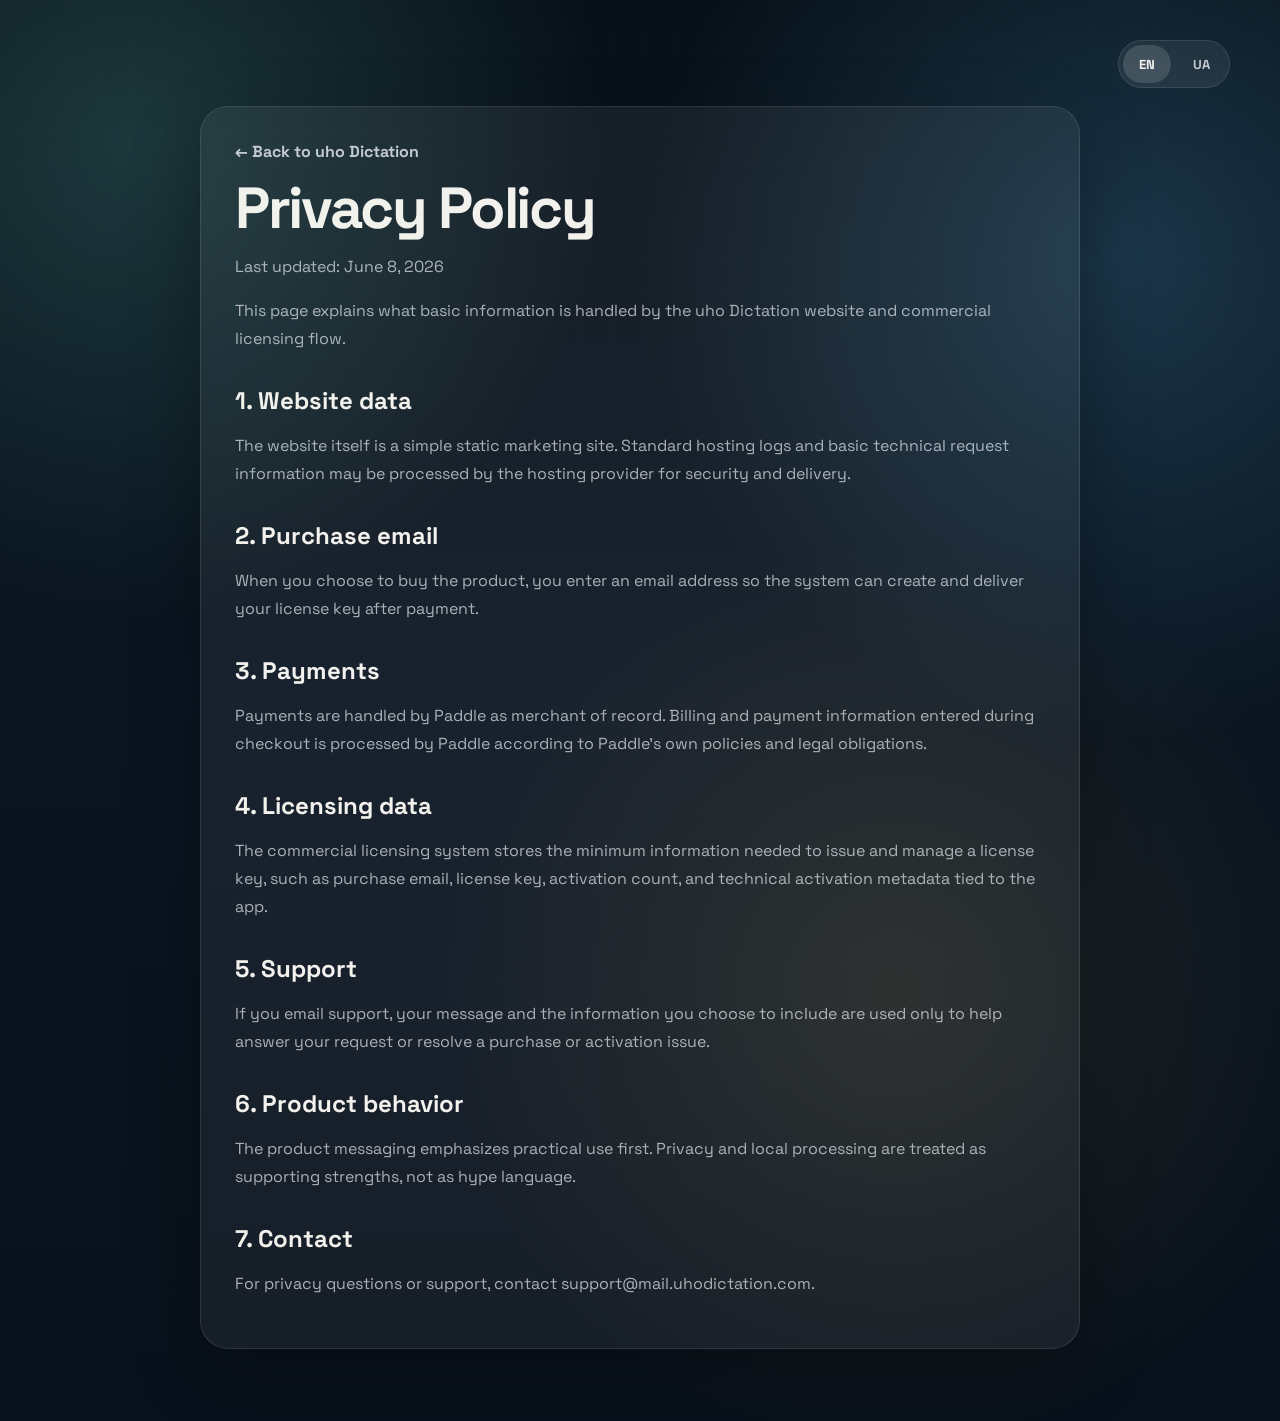
==== privacy.html @ 30ddc15f "Initial website deploy" ====
<!doctype html>
<html lang="en">
  <head>
    <meta charset="utf-8" />
    <meta name="viewport" content="width=device-width, initial-scale=1" />
    <title>uho Dictation Privacy</title>
    <link rel="stylesheet" href="./styles.css" />
  </head>
  <body data-page="privacy">
    <main class="legal-shell">
      <div class="container">
        <div class="legal-topbar">
          <div class="lang-switcher" role="group" aria-label="Language switcher">
            <button class="lang-button is-active" type="button" data-lang="en">EN</button>
            <button class="lang-button" type="button" data-lang="uk">UA</button>
          </div>
        </div>

        <article class="legal-card">
          <a class="back-link" href="./index.html" data-i18n="legal.back">← Back to uho Dictation</a>
          <h1 data-i18n="legal.title">Privacy Policy</h1>
          <p data-i18n="legal.updated">Last updated: June 8, 2026</p>

          <p data-i18n="legal.intro"></p>

          <h2 data-i18n="s1.title">1. Website data</h2>
          <p data-i18n="s1.body"></p>

          <h2 data-i18n="s2.title">2. Purchase email</h2>
          <p data-i18n="s2.body"></p>

          <h2 data-i18n="s3.title">3. Payments</h2>
          <p data-i18n="s3.body"></p>

          <h2 data-i18n="s4.title">4. Licensing data</h2>
          <p data-i18n="s4.body"></p>

          <h2 data-i18n="s5.title">5. Support</h2>
          <p data-i18n="s5.body"></p>

          <h2 data-i18n="s6.title">6. Product behavior</h2>
          <p data-i18n="s6.body"></p>

          <h2 data-i18n="s7.title">7. Contact</h2>
          <p data-i18n-html="s7.body"></p>
        </article>
      </div>
    </main>

    <script src="./site.js"></script>
  </body>
</html>
---- styles.css ----
@import url("https://fonts.googleapis.com/css2?family=Fraunces:opsz,wght@9..144,600;9..144,700&family=Space+Grotesk:wght@400;500;700&display=swap");

:root {
  color-scheme: dark;
  --bg: #08111b;
  --bg-soft: #0f1b29;
  --panel: rgba(255, 255, 255, 0.08);
  --panel-strong: rgba(255, 255, 255, 0.12);
  --stroke: rgba(255, 255, 255, 0.12);
  --stroke-soft: rgba(255, 255, 255, 0.08);
  --text: rgba(247, 246, 241, 0.98);
  --muted: rgba(226, 231, 237, 0.72);
  --muted-strong: rgba(226, 231, 237, 0.84);
  --accent: #f6c45d;
  --accent-ink: #241b06;
  --sky: #65c6ff;
  --teal: #7ae7d7;
  --berry: #fa7c74;
  --success: #7de8a1;
  --shadow: 0 24px 70px rgba(0, 0, 0, 0.28);
  --radius-xl: 30px;
  --radius-lg: 24px;
  --radius-md: 18px;
  --max-width: 1180px;
}

* {
  box-sizing: border-box;
}

html {
  scroll-behavior: smooth;
}

body {
  margin: 0;
  min-width: 320px;
  background:
    radial-gradient(circle at 10% 10%, rgba(122, 231, 215, 0.18), transparent 28%),
    radial-gradient(circle at 88% 18%, rgba(101, 198, 255, 0.20), transparent 30%),
    radial-gradient(circle at 70% 70%, rgba(246, 196, 93, 0.10), transparent 34%),
    linear-gradient(180deg, #071018 0%, #0a1521 48%, #08111b 100%);
  color: var(--text);
  font-family: "Space Grotesk", "Avenir Next", "Helvetica Neue", sans-serif;
}

body::before {
  content: "";
  position: fixed;
  inset: 0;
  pointer-events: none;
  background-image:
    linear-gradient(rgba(255, 255, 255, 0.02) 1px, transparent 1px),
    linear-gradient(90deg, rgba(255, 255, 255, 0.02) 1px, transparent 1px);
  background-size: 32px 32px;
  mask-image: linear-gradient(180deg, rgba(0, 0, 0, 0.65), transparent 82%);
}

a {
  color: inherit;
  text-decoration: none;
}

img {
  max-width: 100%;
  display: block;
}

button,
input {
  font: inherit;
}

.page-shell {
  overflow: clip;
}

.container {
  width: min(calc(100% - 32px), var(--max-width));
  margin: 0 auto;
}

.eyebrow {
  display: inline-flex;
  align-items: center;
  gap: 10px;
  padding: 10px 16px;
  border-radius: 999px;
  background: rgba(255, 255, 255, 0.07);
  border: 1px solid rgba(255, 255, 255, 0.10);
  color: var(--muted-strong);
  font-size: 13px;
  font-weight: 700;
  letter-spacing: 0.01em;
}

.eyebrow-dot {
  width: 10px;
  height: 10px;
  border-radius: 50%;
  background: linear-gradient(135deg, var(--accent), #ffd992);
  box-shadow: 0 0 18px rgba(246, 196, 93, 0.45);
}

.site-header {
  position: sticky;
  top: 0;
  z-index: 20;
  backdrop-filter: blur(20px);
  background: rgba(7, 16, 24, 0.72);
  border-bottom: 1px solid rgba(255, 255, 255, 0.06);
}

.site-header-inner {
  display: flex;
  align-items: center;
  justify-content: space-between;
  gap: 24px;
  padding: 16px 0;
}

.brand {
  display: inline-flex;
  align-items: center;
  gap: 14px;
  font-weight: 700;
  font-size: 17px;
}

.brand-mark {
  position: relative;
  width: 42px;
  height: 42px;
  border-radius: 14px;
  background: linear-gradient(160deg, rgba(255, 255, 255, 0.14), rgba(255, 255, 255, 0.04));
  border: 1px solid rgba(255, 255, 255, 0.14);
  box-shadow: inset 0 1px 0 rgba(255, 255, 255, 0.12);
}

.brand-mark::before,
.brand-mark::after {
  content: "";
  position: absolute;
  border-radius: 999px;
}

.brand-mark::before {
  width: 14px;
  height: 20px;
  left: 14px;
  top: 7px;
  border: 3px solid rgba(246, 246, 241, 0.92);
}

.brand-mark::after {
  width: 20px;
  height: 20px;
  left: 20px;
  top: 19px;
  border-left: 3px solid rgba(122, 231, 215, 0.94);
  border-bottom: 3px solid rgba(122, 231, 215, 0.94);
  transform: rotate(-45deg);
}

.brand-sub {
  display: block;
  color: var(--muted);
  font-size: 12px;
  font-weight: 500;
}

.site-nav-wrap {
  display: flex;
  align-items: center;
  gap: 16px;
  flex-wrap: wrap;
  justify-content: flex-end;
}

.site-nav {
  display: flex;
  align-items: center;
  gap: 18px;
  flex-wrap: wrap;
  justify-content: flex-end;
}

.brand-icon {
  width: 44px;
  height: 44px;
  border-radius: 14px;
  object-fit: cover;
  box-shadow: 0 12px 22px rgba(0, 0, 0, 0.22);
}

.lang-switcher {
  display: inline-flex;
  align-items: center;
  gap: 6px;
  padding: 4px;
  border-radius: 999px;
  background: rgba(255, 255, 255, 0.07);
  border: 1px solid rgba(255, 255, 255, 0.10);
}

.lang-button {
  min-width: 48px;
  height: 38px;
  padding: 0 12px;
  border-radius: 999px;
  border: 0;
  background: transparent;
  color: var(--muted-strong);
  cursor: pointer;
  font-size: 13px;
  font-weight: 700;
}

.lang-button.is-active {
  background: rgba(255, 255, 255, 0.14);
  color: var(--text);
}

.site-nav a {
  color: var(--muted);
  font-size: 14px;
  font-weight: 500;
}

.site-nav a:hover {
  color: var(--text);
}

.button {
  display: inline-flex;
  align-items: center;
  justify-content: center;
  gap: 10px;
  min-height: 52px;
  padding: 0 22px;
  border-radius: 999px;
  border: 1px solid transparent;
  cursor: pointer;
  transition: transform 140ms ease, box-shadow 140ms ease, background 140ms ease, border-color 140ms ease;
  font-weight: 700;
  text-align: center;
}

.button:hover {
  transform: translateY(-1px);
}

.button-primary {
  background: linear-gradient(135deg, var(--accent), #ffde84);
  color: var(--accent-ink);
  box-shadow: 0 16px 40px rgba(246, 196, 93, 0.28);
}

.button-secondary {
  background: rgba(255, 255, 255, 0.08);
  color: var(--text);
  border-color: rgba(255, 255, 255, 0.12);
}

.button-ghost {
  min-height: 44px;
  padding: 0 16px;
  background: transparent;
  color: var(--muted-strong);
  border-color: rgba(255, 255, 255, 0.10);
}

.button-small {
  min-height: 42px;
  padding: 0 16px;
  font-size: 14px;
}

.hero {
  padding: 72px 0 36px;
}

.hero-compact {
  padding-bottom: 24px;
}

.hero-grid {
  display: grid;
  grid-template-columns: 1.08fr 0.92fr;
  gap: 34px;
  align-items: start;
}

.hero-grid-screenshot {
  align-items: center;
}

.hero-copy h1 {
  margin: 22px 0 18px;
  font-size: clamp(48px, 7vw, 84px);
  line-height: 0.94;
  letter-spacing: -0.045em;
}

.hero-copy h1 .serif {
  display: inline-block;
  font-family: "Fraunces", Georgia, serif;
  font-weight: 700;
  color: #f4eee1;
}

.hero-copy p {
  max-width: 640px;
  margin: 0;
  color: var(--muted);
  font-size: 19px;
  line-height: 1.6;
}

.hero-actions {
  display: flex;
  flex-wrap: wrap;
  gap: 14px;
  margin-top: 30px;
}

.hero-notes {
  display: flex;
  flex-wrap: wrap;
  gap: 12px;
  margin-top: 18px;
}

.pill-note {
  display: inline-flex;
  align-items: center;
  gap: 8px;
  padding: 10px 14px;
  border-radius: 999px;
  background: rgba(255, 255, 255, 0.06);
  border: 1px solid rgba(255, 255, 255, 0.10);
  color: var(--muted-strong);
  font-size: 13px;
  font-weight: 700;
}

.hero-proof {
  margin-top: 26px;
  display: grid;
  grid-template-columns: repeat(3, minmax(0, 1fr));
  gap: 14px;
}

.proof-card {
  padding: 18px;
  border-radius: 20px;
  background: rgba(255, 255, 255, 0.05);
  border: 1px solid rgba(255, 255, 255, 0.10);
}

.proof-card strong {
  display: block;
  font-size: 26px;
  margin-bottom: 4px;
}

.proof-card span {
  color: var(--muted);
  font-size: 13px;
  line-height: 1.45;
}

.hero-art {
  position: relative;
  min-height: 640px;
}

.hero-art-screenshot {
  min-height: auto;
}

.hero-shot-card {
  padding: 18px;
  border-radius: 30px;
  background: linear-gradient(180deg, rgba(16, 27, 40, 0.92), rgba(9, 18, 28, 0.88));
  border: 1px solid rgba(255, 255, 255, 0.10);
  box-shadow: var(--shadow);
}

.hero-shot {
  width: 100%;
  border-radius: 24px;
  border: 1px solid rgba(255, 255, 255, 0.10);
  display: block;
}

.hero-device {
  position: sticky;
  top: 96px;
  padding: 24px;
  border-radius: var(--radius-xl);
  background: linear-gradient(180deg, rgba(16, 27, 40, 0.92), rgba(9, 18, 28, 0.88));
  border: 1px solid rgba(255, 255, 255, 0.10);
  box-shadow: var(--shadow);
}

.device-glow {
  position: absolute;
  inset: 24px;
  border-radius: 28px;
  background: radial-gradient(circle at top right, rgba(101, 198, 255, 0.24), transparent 36%),
    radial-gradient(circle at bottom left, rgba(250, 124, 116, 0.14), transparent 34%);
  pointer-events: none;
}

.device-window {
  position: relative;
  border-radius: 28px;
  padding: 22px;
  background: rgba(255, 255, 255, 0.05);
  border: 1px solid rgba(255, 255, 255, 0.10);
}

.window-dots {
  display: flex;
  gap: 8px;
}

.window-dots span {
  width: 11px;
  height: 11px;
  border-radius: 50%;
  background: rgba(255, 255, 255, 0.24);
}

.window-title {
  margin-top: 22px;
  display: flex;
  align-items: center;
  justify-content: space-between;
  gap: 16px;
}

.window-title h2 {
  margin: 0;
  font-size: 23px;
}

.status-chip {
  padding: 10px 14px;
  border-radius: 999px;
  background: rgba(255, 255, 255, 0.08);
  border: 1px solid rgba(255, 255, 255, 0.12);
  font-size: 13px;
  font-weight: 700;
}

.status-chip.active {
  background: rgba(125, 232, 161, 0.12);
  border-color: rgba(125, 232, 161, 0.25);
  color: #d7ffe4;
}

.window-stack {
  margin-top: 18px;
  display: grid;
  gap: 14px;
}

.window-row,
.window-footer-note {
  border-radius: 20px;
  background: rgba(255, 255, 255, 0.07);
  border: 1px solid rgba(255, 255, 255, 0.08);
}

.window-row {
  padding: 16px 18px;
  display: flex;
  align-items: center;
  justify-content: space-between;
  gap: 14px;
}

.window-row strong {
  display: block;
  font-size: 15px;
  margin-bottom: 3px;
}

.window-row span {
  color: var(--muted);
  font-size: 12px;
}

.key-cap {
  min-width: 76px;
  text-align: center;
  padding: 12px 16px;
  border-radius: 18px;
  background: rgba(255, 255, 255, 0.12);
  font-size: 13px;
  font-weight: 700;
}

.mode-pills {
  display: flex;
  gap: 8px;
}

.mode-pills span {
  padding: 10px 14px;
  border-radius: 999px;
  font-size: 12px;
  font-weight: 700;
  background: rgba(255, 255, 255, 0.08);
}

.mode-pills .selected {
  background: #f4efe3;
  color: #1b2230;
}

.window-footer-note {
  padding: 16px 18px;
  color: var(--muted-strong);
  font-size: 13px;
  line-height: 1.55;
}

.section {
  padding: 44px 0;
}

.section-heading {
  max-width: 680px;
  margin-bottom: 26px;
}

.section-heading-compact {
  max-width: 760px;
}

.section-heading h2 {
  margin: 0 0 10px;
  font-size: clamp(34px, 5vw, 52px);
  line-height: 1.02;
  letter-spacing: -0.04em;
}

.section-heading p {
  margin: 0;
  color: var(--muted);
  font-size: 18px;
  line-height: 1.6;
}

.benefit-grid {
  display: grid;
  grid-template-columns: repeat(4, minmax(0, 1fr));
  gap: 16px;
}

.benefit-grid-compact {
  grid-template-columns: repeat(3, minmax(0, 1fr));
}

.benefit-card {
  padding: 22px;
  border-radius: 24px;
  background: rgba(255, 255, 255, 0.05);
  border: 1px solid rgba(255, 255, 255, 0.10);
  min-height: 220px;
}

.benefit-icon {
  width: 46px;
  height: 46px;
  border-radius: 16px;
  display: grid;
  place-items: center;
  background: rgba(255, 255, 255, 0.09);
  font-size: 20px;
}

.benefit-card h3 {
  margin: 18px 0 10px;
  font-size: 20px;
  line-height: 1.12;
}

.benefit-card p {
  margin: 0;
  color: var(--muted);
  line-height: 1.6;
  font-size: 15px;
}

.comic-grid {
  display: grid;
  grid-template-columns: repeat(4, minmax(0, 1fr));
  gap: 16px;
}

.comic-panel {
  position: relative;
  min-height: 310px;
  padding: 18px;
  border-radius: 26px;
  background: linear-gradient(180deg, rgba(20, 31, 46, 0.96), rgba(13, 22, 34, 0.92));
  border: 1px solid rgba(255, 255, 255, 0.10);
  overflow: hidden;
  box-shadow: var(--shadow);
}

.comic-step {
  display: inline-flex;
  align-items: center;
  justify-content: center;
  width: 34px;
  height: 34px;
  border-radius: 50%;
  background: linear-gradient(135deg, var(--accent), #ffde84);
  color: var(--accent-ink);
  font-weight: 700;
}

.comic-panel h3 {
  margin: 14px 0 8px;
  font-size: 22px;
  line-height: 1.05;
}

.comic-panel p {
  margin: 0;
  color: var(--muted);
  line-height: 1.55;
  font-size: 14px;
}

.comic-scene {
  position: absolute;
  left: 18px;
  right: 18px;
  bottom: 18px;
  height: 132px;
}

.comic-bubble {
  position: absolute;
  max-width: 150px;
  padding: 10px 12px;
  border-radius: 18px;
  background: rgba(255, 255, 255, 0.92);
  color: #162235;
  font-size: 12px;
  font-weight: 700;
  line-height: 1.35;
  box-shadow: 0 12px 28px rgba(0, 0, 0, 0.16);
}

.comic-bubble::after {
  content: "";
  position: absolute;
  width: 12px;
  height: 12px;
  background: inherit;
  transform: rotate(45deg);
}

.bubble-left {
  left: 0;
  top: 0;
}

.bubble-left::after {
  left: 18px;
  bottom: -5px;
}

.bubble-right {
  right: 0;
  top: 0;
}

.bubble-right::after {
  right: 22px;
  bottom: -5px;
}

.desk {
  position: absolute;
  left: 0;
  right: 0;
  bottom: 0;
  height: 54px;
  border-radius: 18px 18px 24px 24px;
  background: linear-gradient(180deg, #30506b, #243c52);
}

.mini-mac {
  position: absolute;
  left: 18px;
  right: 18px;
  bottom: 34px;
  height: 70px;
  border-radius: 18px;
  background: linear-gradient(180deg, rgba(255, 255, 255, 0.14), rgba(255, 255, 255, 0.04));
  border: 1px solid rgba(255, 255, 255, 0.14);
}

.mini-screen {
  position: absolute;
  left: 10px;
  right: 10px;
  top: 10px;
  bottom: 10px;
  border-radius: 12px;
  background: linear-gradient(180deg, rgba(8, 14, 24, 0.96), rgba(13, 22, 35, 0.96));
  overflow: hidden;
}

.mini-lines {
  position: absolute;
  left: 12px;
  right: 12px;
  top: 16px;
  display: grid;
  gap: 8px;
}

.mini-lines span {
  height: 7px;
  border-radius: 999px;
  background: rgba(255, 255, 255, 0.14);
}

.mini-lines .line-accent {
  background: linear-gradient(90deg, rgba(122, 231, 215, 0.85), rgba(101, 198, 255, 0.85));
}

.sound-waves {
  position: absolute;
  right: 24px;
  bottom: 60px;
  display: flex;
  align-items: flex-end;
  gap: 6px;
}

.sound-waves span {
  width: 8px;
  border-radius: 999px;
  background: linear-gradient(180deg, var(--teal), var(--sky));
}

.sound-waves span:nth-child(1) { height: 26px; }
.sound-waves span:nth-child(2) { height: 42px; }
.sound-waves span:nth-child(3) { height: 58px; }
.sound-waves span:nth-child(4) { height: 34px; }

.shortcut-tag,
.cursor-badge,
.send-chip {
  position: absolute;
  padding: 8px 12px;
  border-radius: 999px;
  background: rgba(255, 255, 255, 0.10);
  border: 1px solid rgba(255, 255, 255, 0.16);
  font-size: 12px;
  font-weight: 700;
}

.shortcut-tag {
  right: 14px;
  top: 48px;
}

.cursor-badge {
  left: 16px;
  top: 52px;
}

.send-chip {
  right: 20px;
  top: 78px;
  background: rgba(122, 231, 215, 0.16);
}

.comic-buy-chip {
  position: absolute;
  left: 18px;
  bottom: 56px;
}

.how-grid,
.faq-grid,
.pricing-grid,
.footer-grid,
.shots-grid {
  display: grid;
  gap: 16px;
}

.how-grid {
  grid-template-columns: repeat(3, minmax(0, 1fr));
}

.how-step,
.faq-item,
.price-card,
.footer-card {
  padding: 22px;
  border-radius: 24px;
  background: rgba(255, 255, 255, 0.05);
  border: 1px solid rgba(255, 255, 255, 0.10);
}

.step-number {
  width: 42px;
  height: 42px;
  border-radius: 14px;
  display: grid;
  place-items: center;
  background: rgba(255, 255, 255, 0.10);
  font-weight: 700;
  margin-bottom: 16px;
}

.how-step h3,
.faq-item h3,
.price-card h3 {
  margin: 0 0 10px;
  font-size: 22px;
}

.how-step p,
.faq-item p,
.price-card p,
.footer-card p {
  margin: 0;
  color: var(--muted);
  line-height: 1.6;
}

.pricing-grid {
  grid-template-columns: 1.15fr 0.85fr;
}

.shots-grid {
  grid-template-columns: 1.15fr 0.85fr 0.85fr;
  align-items: start;
}

.shot-card {
  padding: 18px;
  border-radius: 24px;
  background: rgba(255, 255, 255, 0.05);
  border: 1px solid rgba(255, 255, 255, 0.10);
}

.shot-card-wide {
  grid-row: span 2;
}

.shot-image {
  width: 100%;
  border-radius: 18px;
  border: 1px solid rgba(255, 255, 255, 0.08);
  box-shadow: 0 18px 36px rgba(0, 0, 0, 0.20);
}

.shot-copy {
  margin-top: 14px;
}

.shot-copy h3 {
  margin: 0 0 8px;
  font-size: 22px;
}

.shot-copy p {
  margin: 0;
  color: var(--muted);
  line-height: 1.6;
}

.price-card.featured {
  background: linear-gradient(180deg, rgba(246, 196, 93, 0.12), rgba(255, 255, 255, 0.06));
}

.price-line {
  display: flex;
  align-items: baseline;
  gap: 10px;
  margin: 18px 0 8px;
}

.price-line strong {
  font-size: 56px;
  line-height: 0.9;
  letter-spacing: -0.04em;
}

.price-line span {
  color: var(--muted);
  font-size: 15px;
}

.feature-list {
  margin: 18px 0 0;
  padding: 0;
  list-style: none;
  display: grid;
  gap: 12px;
}

.feature-list li {
  display: flex;
  align-items: flex-start;
  gap: 10px;
  color: var(--muted-strong);
  line-height: 1.5;
}

.feature-list li::before {
  content: "•";
  color: var(--accent);
}

.buy-form {
  display: grid;
  gap: 12px;
  margin-top: 18px;
}

.field-label {
  display: block;
  font-size: 13px;
  font-weight: 700;
  margin-bottom: 8px;
  color: var(--muted-strong);
}

.input {
  width: 100%;
  min-height: 54px;
  padding: 0 16px;
  border: 1px solid rgba(255, 255, 255, 0.12);
  border-radius: 18px;
  background: rgba(255, 255, 255, 0.08);
  color: var(--text);
}

.input::placeholder {
  color: rgba(226, 231, 237, 0.46);
}

.input:focus {
  outline: 2px solid rgba(101, 198, 255, 0.32);
  outline-offset: 2px;
}

.fine-print,
.status-text {
  color: var(--muted);
  font-size: 13px;
  line-height: 1.55;
}

.status-text {
  min-height: 22px;
}

.status-text.success {
  color: #c9ffd8;
}

.status-text.error {
  color: #ffc2be;
}

.download-card {
  display: flex;
  flex-direction: column;
  justify-content: space-between;
}

.download-card .button {
  margin-top: 18px;
}

.faq-grid {
  grid-template-columns: repeat(2, minmax(0, 1fr));
}

.faq-grid-compact {
  grid-template-columns: repeat(3, minmax(0, 1fr));
}

.site-footer {
  padding: 24px 0 56px;
}

.footer-grid {
  grid-template-columns: 1.1fr 0.9fr;
}

.footer-links {
  display: flex;
  flex-wrap: wrap;
  gap: 10px 16px;
  margin-top: 18px;
}

.footer-links a {
  color: var(--muted-strong);
  font-size: 14px;
}

.footer-card {
  background: rgba(255, 255, 255, 0.04);
}

.legal-shell {
  min-height: 100vh;
  padding: 40px 0 72px;
}

.legal-topbar {
  display: flex;
  justify-content: flex-end;
  margin-bottom: 18px;
}

.legal-card {
  max-width: 880px;
  margin: 0 auto;
  padding: 34px;
  border-radius: 28px;
  background: rgba(255, 255, 255, 0.06);
  border: 1px solid rgba(255, 255, 255, 0.10);
  box-shadow: var(--shadow);
}

.legal-card h1 {
  margin: 0 0 12px;
  font-size: clamp(34px, 6vw, 58px);
  line-height: 0.98;
  letter-spacing: -0.04em;
}

.legal-card p,
.legal-card li {
  color: var(--muted);
  line-height: 1.75;
  font-size: 16px;
}

.legal-card h2 {
  margin-top: 32px;
  margin-bottom: 10px;
  font-size: 24px;
}

.legal-card ul {
  margin: 0;
  padding-left: 20px;
}

.back-link {
  display: inline-flex;
  align-items: center;
  gap: 8px;
  margin-bottom: 18px;
  color: var(--muted-strong);
  font-weight: 700;
}

.modal {
  position: fixed;
  inset: 0;
  z-index: 40;
  display: none;
  align-items: center;
  justify-content: center;
  padding: 20px;
  background: rgba(3, 7, 12, 0.72);
  backdrop-filter: blur(12px);
}

.modal.open {
  display: flex;
}

.modal-card {
  width: min(100%, 520px);
  padding: 28px;
  border-radius: 28px;
  background: linear-gradient(180deg, rgba(16, 27, 40, 0.98), rgba(9, 18, 28, 0.96));
  border: 1px solid rgba(255, 255, 255, 0.12);
  box-shadow: var(--shadow);
}

.modal-head {
  display: flex;
  justify-content: space-between;
  gap: 16px;
  align-items: flex-start;
  margin-bottom: 18px;
}

.modal-head h3 {
  margin: 0 0 8px;
  font-size: 28px;
  line-height: 1;
}

.close-button {
  background: rgba(255, 255, 255, 0.08);
  color: var(--text);
  border: 1px solid rgba(255, 255, 255, 0.10);
  border-radius: 999px;
  width: 40px;
  height: 40px;
  cursor: pointer;
}

.hidden {
  display: none !important;
}

@media (max-width: 1080px) {
  .hero-grid,
  .pricing-grid,
  .footer-grid,
  .benefit-grid,
  .comic-grid,
  .how-grid,
  .faq-grid,
  .shots-grid,
  .benefit-grid-compact,
  .faq-grid-compact {
    grid-template-columns: 1fr;
  }

  .hero-art {
    min-height: auto;
  }

  .hero-device {
    position: relative;
    top: 0;
  }
}

@media (max-width: 760px) {
  .site-header-inner {
    align-items: flex-start;
    flex-direction: column;
  }

  .site-nav-wrap {
    justify-content: flex-start;
  }

  .site-nav {
    justify-content: flex-start;
  }

  .hero {
    padding-top: 42px;
  }

  .hero-copy p,
  .section-heading p {
    font-size: 17px;
  }

  .hero-proof {
    grid-template-columns: 1fr;
  }

  .legal-card,
  .modal-card {
    padding: 24px;
  }
}
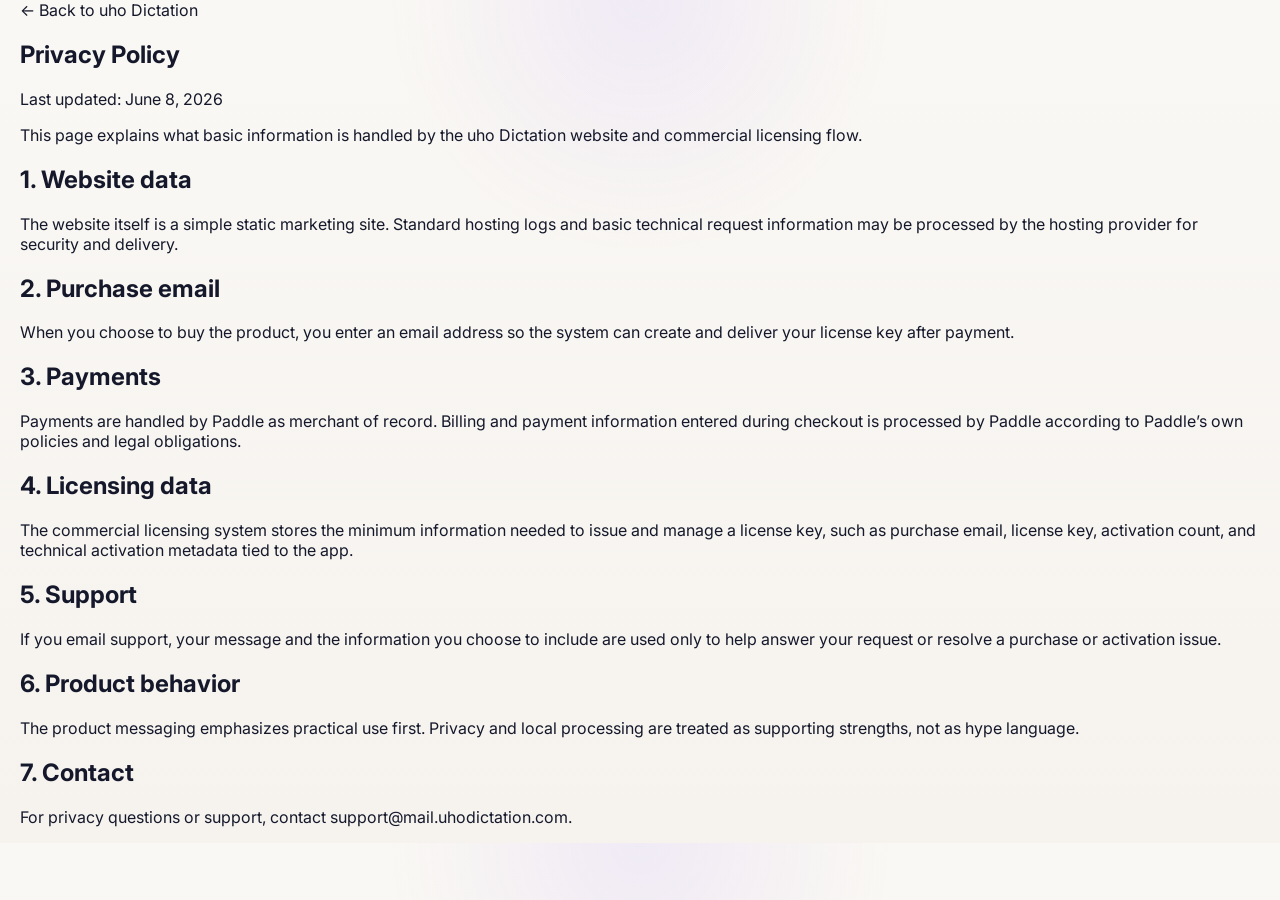
==== commit 57b5aad7: "Refresh landing page design" ====
--- a/privacy.html
+++ b/privacy.html
@@ -4,16 +4,13 @@
     <meta charset="utf-8" />
     <meta name="viewport" content="width=device-width, initial-scale=1" />
     <title>uho Dictation Privacy</title>
+    <meta name="description" content="Privacy Policy for the uho Dictation website and commercial licensing flow." />
     <link rel="stylesheet" href="./styles.css" />
   </head>
   <body data-page="privacy">
     <main class="legal-shell">
       <div class="container">
         <div class="legal-topbar">
-          <div class="lang-switcher" role="group" aria-label="Language switcher">
-            <button class="lang-button is-active" type="button" data-lang="en">EN</button>
-            <button class="lang-button" type="button" data-lang="uk">UA</button>
-          </div>
         </div>
 
         <article class="legal-card">
--- a/styles.css
+++ b/styles.css
@@ -1,27 +1,27 @@
-@import url("https://fonts.googleapis.com/css2?family=Fraunces:opsz,wght@9..144,600;9..144,700&family=Space+Grotesk:wght@400;500;700&display=swap");
+@import url("https://fonts.googleapis.com/css2?family=Inter:wght@400;500;600;700;800&display=swap");
 
 :root {
   color-scheme: dark;
-  --bg: #08111b;
-  --bg-soft: #0f1b29;
-  --panel: rgba(255, 255, 255, 0.08);
-  --panel-strong: rgba(255, 255, 255, 0.12);
-  --stroke: rgba(255, 255, 255, 0.12);
-  --stroke-soft: rgba(255, 255, 255, 0.08);
-  --text: rgba(247, 246, 241, 0.98);
-  --muted: rgba(226, 231, 237, 0.72);
-  --muted-strong: rgba(226, 231, 237, 0.84);
-  --accent: #f6c45d;
-  --accent-ink: #241b06;
-  --sky: #65c6ff;
-  --teal: #7ae7d7;
-  --berry: #fa7c74;
-  --success: #7de8a1;
-  --shadow: 0 24px 70px rgba(0, 0, 0, 0.28);
-  --radius-xl: 30px;
+  --hero-bg: #071324;
+  --hero-bg-soft: #0a1a2e;
+  --hero-text: #f7f8fc;
+  --hero-muted: rgba(232, 237, 247, 0.78);
+  --hero-stroke: rgba(255, 255, 255, 0.12);
+  --surface: #f7f5f2;
+  --surface-card: rgba(255, 255, 255, 0.88);
+  --surface-stroke: rgba(18, 24, 37, 0.08);
+  --text: #14182a;
+  --muted: #5f6676;
+  --brand: #7b4dff;
+  --brand-strong: #6c41f2;
+  --brand-soft: rgba(123, 77, 255, 0.12);
+  --gold: #f2c778;
+  --shadow-dark: 0 28px 70px rgba(0, 0, 0, 0.35);
+  --shadow-light: 0 24px 60px rgba(22, 30, 47, 0.08);
+  --radius-xl: 32px;
   --radius-lg: 24px;
   --radius-md: 18px;
-  --max-width: 1180px;
+  --max-width: 1240px;
 }
 
 * {
@@ -36,24 +36,10 @@
   margin: 0;
   min-width: 320px;
   background:
-    radial-gradient(circle at 10% 10%, rgba(122, 231, 215, 0.18), transparent 28%),
-    radial-gradient(circle at 88% 18%, rgba(101, 198, 255, 0.20), transparent 30%),
-    radial-gradient(circle at 70% 70%, rgba(246, 196, 93, 0.10), transparent 34%),
-    linear-gradient(180deg, #071018 0%, #0a1521 48%, #08111b 100%);
+    radial-gradient(circle at top, rgba(123, 77, 255, 0.08), transparent 24%),
+    linear-gradient(180deg, #faf8f4 0%, #f6f3ef 100%);
   color: var(--text);
-  font-family: "Space Grotesk", "Avenir Next", "Helvetica Neue", sans-serif;
-}
-
-body::before {
-  content: "";
-  position: fixed;
-  inset: 0;
-  pointer-events: none;
-  background-image:
-    linear-gradient(rgba(255, 255, 255, 0.02) 1px, transparent 1px),
-    linear-gradient(90deg, rgba(255, 255, 255, 0.02) 1px, transparent 1px);
-  background-size: 32px 32px;
-  mask-image: linear-gradient(180deg, rgba(0, 0, 0, 0.65), transparent 82%);
+  font-family: "Inter", "Avenir Next", "Helvetica Neue", sans-serif;
 }
 
 a {
@@ -71,13 +57,166 @@
   font: inherit;
 }
 
-.page-shell {
-  overflow: clip;
-}
-
 .container {
-  width: min(calc(100% - 32px), var(--max-width));
+  width: min(calc(100% - 40px), var(--max-width));
   margin: 0 auto;
+}
+
+.hero-shell {
+  background:
+    radial-gradient(circle at 20% 10%, rgba(123, 77, 255, 0.16), transparent 24%),
+    radial-gradient(circle at 80% 30%, rgba(76, 150, 255, 0.14), transparent 28%),
+    linear-gradient(180deg, #071322 0%, #08162a 72%, #0a182c 100%);
+  color: var(--hero-text);
+}
+
+.site-header {
+  position: sticky;
+  top: 0;
+  z-index: 30;
+  backdrop-filter: blur(18px);
+  background: rgba(6, 15, 28, 0.66);
+  border-bottom: 1px solid rgba(255, 255, 255, 0.04);
+}
+
+.site-header-inner {
+  display: flex;
+  align-items: center;
+  justify-content: space-between;
+  gap: 28px;
+  padding: 22px 0;
+}
+
+.brand {
+  display: inline-flex;
+  align-items: center;
+  gap: 14px;
+  font-size: 17px;
+  font-weight: 800;
+  letter-spacing: -0.02em;
+}
+
+.brand-icon {
+  width: 52px;
+  height: 52px;
+  border-radius: 14px;
+  object-fit: cover;
+  box-shadow: 0 14px 32px rgba(0, 0, 0, 0.28);
+}
+
+.brand-sub {
+  display: block;
+  color: rgba(236, 240, 248, 0.94);
+  font-size: 17px;
+  font-weight: 500;
+}
+
+.site-nav-wrap {
+  display: flex;
+  align-items: center;
+  gap: 16px;
+  flex-wrap: wrap;
+  justify-content: flex-end;
+}
+
+.site-nav {
+  display: flex;
+  align-items: center;
+  gap: 18px;
+  flex-wrap: wrap;
+}
+
+.site-nav a {
+  color: rgba(237, 241, 248, 0.92);
+  font-size: 16px;
+  font-weight: 500;
+}
+
+.lang-switcher {
+  display: inline-flex;
+  align-items: center;
+  gap: 4px;
+  padding: 4px;
+  border-radius: 999px;
+  background: rgba(255, 255, 255, 0.06);
+  border: 1px solid rgba(255, 255, 255, 0.08);
+}
+
+.lang-button {
+  min-width: 44px;
+  height: 36px;
+  padding: 0 10px;
+  border-radius: 999px;
+  border: 0;
+  background: transparent;
+  color: rgba(236, 240, 248, 0.8);
+  cursor: pointer;
+  font-size: 12px;
+  font-weight: 700;
+}
+
+.lang-button.is-active {
+  background: rgba(255, 255, 255, 0.16);
+  color: white;
+}
+
+.button {
+  display: inline-flex;
+  align-items: center;
+  justify-content: center;
+  gap: 10px;
+  border: 1px solid transparent;
+  border-radius: 16px;
+  cursor: pointer;
+  font-weight: 700;
+  transition: transform 140ms ease, box-shadow 140ms ease, background 140ms ease;
+}
+
+.button:hover {
+  transform: translateY(-1px);
+}
+
+.button-primary {
+  background: linear-gradient(135deg, #8354ff 0%, #6f45ef 100%);
+  color: white;
+  box-shadow: 0 18px 40px rgba(123, 77, 255, 0.32);
+}
+
+.button-secondary {
+  background: rgba(255, 255, 255, 0.04);
+  color: white;
+  border-color: rgba(255, 255, 255, 0.2);
+}
+
+.button-ghost-light {
+  background: rgba(255, 255, 255, 0.04);
+  color: rgba(255, 255, 255, 0.9);
+  border-color: rgba(255, 255, 255, 0.18);
+}
+
+.button-small {
+  min-height: 58px;
+  padding: 0 28px;
+  font-size: 15px;
+  border-radius: 18px;
+}
+
+.button-large {
+  min-height: 64px;
+  padding: 0 30px;
+  font-size: 18px;
+  border-radius: 20px;
+}
+
+.hero {
+  padding: 62px 0 30px;
+}
+
+.hero-grid {
+  display: grid;
+  grid-template-columns: minmax(0, 0.86fr) minmax(0, 1.14fr);
+  gap: 48px;
+  align-items: center;
 }
 
 .eyebrow {
@@ -86,473 +225,178 @@
   gap: 10px;
   padding: 10px 16px;
   border-radius: 999px;
-  background: rgba(255, 255, 255, 0.07);
-  border: 1px solid rgba(255, 255, 255, 0.10);
-  color: var(--muted-strong);
+  border: 1px solid rgba(255, 255, 255, 0.12);
+  background: rgba(255, 255, 255, 0.04);
+  color: rgba(240, 242, 248, 0.92);
+  font-size: 14px;
+  font-weight: 600;
+}
+
+.eyebrow-icon {
+  font-size: 14px;
+}
+
+.hero-copy h1 {
+  max-width: 560px;
+  margin: 28px 0 22px;
+  color: white;
+  font-size: clamp(58px, 6.1vw, 104px);
+  line-height: 0.93;
+  letter-spacing: -0.07em;
+}
+
+.hero-lead {
+  max-width: 560px;
+  margin: 0;
+  color: var(--hero-text);
+  font-size: 23px;
+  line-height: 1.42;
+}
+
+.hero-actions {
+  display: flex;
+  flex-wrap: wrap;
+  gap: 16px;
+  margin-top: 34px;
+}
+
+.hero-benefits-inline {
+  display: grid;
+  grid-template-columns: repeat(3, minmax(0, 1fr));
+  gap: 16px;
+  margin-top: 42px;
+  max-width: 620px;
+}
+
+.inline-benefit {
+  display: block;
+  padding: 14px 18px;
+  border-radius: 18px;
+  background: rgba(255, 255, 255, 0.03);
+  border: 1px solid rgba(255, 255, 255, 0.08);
+  color: rgba(239, 242, 248, 0.92);
+}
+
+.inline-benefit strong {
+  display: block;
+  font-size: 15px;
+  font-weight: 700;
+}
+
+.inline-benefit span {
+  display: block;
+  margin-top: 4px;
+  color: rgba(224, 230, 240, 0.62);
   font-size: 13px;
-  font-weight: 700;
-  letter-spacing: 0.01em;
-}
-
-.eyebrow-dot {
-  width: 10px;
-  height: 10px;
-  border-radius: 50%;
-  background: linear-gradient(135deg, var(--accent), #ffd992);
-  box-shadow: 0 0 18px rgba(246, 196, 93, 0.45);
-}
-
-.site-header {
-  position: sticky;
-  top: 0;
-  z-index: 20;
-  backdrop-filter: blur(20px);
-  background: rgba(7, 16, 24, 0.72);
-  border-bottom: 1px solid rgba(255, 255, 255, 0.06);
-}
-
-.site-header-inner {
-  display: flex;
-  align-items: center;
-  justify-content: space-between;
-  gap: 24px;
-  padding: 16px 0;
-}
-
-.brand {
-  display: inline-flex;
-  align-items: center;
-  gap: 14px;
-  font-weight: 700;
+  line-height: 1.35;
+}
+
+.hero-visual {
+  position: relative;
+}
+
+.laptop-stage {
+  position: relative;
+  width: 100%;
+  max-width: 720px;
+  margin-left: auto;
+}
+
+.hero-ui-reference {
+  width: 100%;
+  display: block;
+  border-radius: 24px;
+  box-shadow: 0 30px 60px rgba(0, 0, 0, 0.28);
+}
+
+.trust-strip {
+  padding: 0 0 34px;
+}
+
+.trust-title {
+  margin: 0 0 18px;
+  text-align: center;
+  color: rgba(220, 228, 239, 0.62);
+  font-size: 15px;
+}
+
+.trust-grid {
+  display: grid;
+  grid-template-columns: repeat(5, minmax(0, 1fr));
+  gap: 16px;
+  color: rgba(234, 239, 248, 0.72);
   font-size: 17px;
-}
-
-.brand-mark {
-  position: relative;
-  width: 42px;
-  height: 42px;
-  border-radius: 14px;
-  background: linear-gradient(160deg, rgba(255, 255, 255, 0.14), rgba(255, 255, 255, 0.04));
-  border: 1px solid rgba(255, 255, 255, 0.14);
-  box-shadow: inset 0 1px 0 rgba(255, 255, 255, 0.12);
-}
-
-.brand-mark::before,
-.brand-mark::after {
-  content: "";
-  position: absolute;
-  border-radius: 999px;
-}
-
-.brand-mark::before {
-  width: 14px;
-  height: 20px;
-  left: 14px;
-  top: 7px;
-  border: 3px solid rgba(246, 246, 241, 0.92);
-}
-
-.brand-mark::after {
-  width: 20px;
-  height: 20px;
-  left: 20px;
-  top: 19px;
-  border-left: 3px solid rgba(122, 231, 215, 0.94);
-  border-bottom: 3px solid rgba(122, 231, 215, 0.94);
-  transform: rotate(-45deg);
-}
-
-.brand-sub {
-  display: block;
-  color: var(--muted);
-  font-size: 12px;
-  font-weight: 500;
-}
-
-.site-nav-wrap {
-  display: flex;
-  align-items: center;
-  gap: 16px;
-  flex-wrap: wrap;
-  justify-content: flex-end;
-}
-
-.site-nav {
-  display: flex;
-  align-items: center;
-  gap: 18px;
-  flex-wrap: wrap;
-  justify-content: flex-end;
-}
-
-.brand-icon {
-  width: 44px;
-  height: 44px;
-  border-radius: 14px;
-  object-fit: cover;
-  box-shadow: 0 12px 22px rgba(0, 0, 0, 0.22);
-}
-
-.lang-switcher {
-  display: inline-flex;
-  align-items: center;
-  gap: 6px;
-  padding: 4px;
-  border-radius: 999px;
-  background: rgba(255, 255, 255, 0.07);
-  border: 1px solid rgba(255, 255, 255, 0.10);
-}
-
-.lang-button {
-  min-width: 48px;
-  height: 38px;
-  padding: 0 12px;
-  border-radius: 999px;
-  border: 0;
+  text-align: center;
+}
+
+.section {
+  padding: 52px 0;
+}
+
+.section-light {
   background: transparent;
-  color: var(--muted-strong);
-  cursor: pointer;
-  font-size: 13px;
-  font-weight: 700;
-}
-
-.lang-button.is-active {
-  background: rgba(255, 255, 255, 0.14);
   color: var(--text);
 }
 
-.site-nav a {
-  color: var(--muted);
-  font-size: 14px;
-  font-weight: 500;
-}
-
-.site-nav a:hover {
-  color: var(--text);
-}
-
-.button {
-  display: inline-flex;
-  align-items: center;
-  justify-content: center;
-  gap: 10px;
-  min-height: 52px;
-  padding: 0 22px;
-  border-radius: 999px;
-  border: 1px solid transparent;
-  cursor: pointer;
-  transition: transform 140ms ease, box-shadow 140ms ease, background 140ms ease, border-color 140ms ease;
-  font-weight: 700;
+.section-heading {
+  margin-bottom: 26px;
+}
+
+.section-heading-centered {
   text-align: center;
 }
 
-.button:hover {
-  transform: translateY(-1px);
-}
-
-.button-primary {
-  background: linear-gradient(135deg, var(--accent), #ffde84);
-  color: var(--accent-ink);
-  box-shadow: 0 16px 40px rgba(246, 196, 93, 0.28);
-}
-
-.button-secondary {
-  background: rgba(255, 255, 255, 0.08);
-  color: var(--text);
-  border-color: rgba(255, 255, 255, 0.12);
-}
-
-.button-ghost {
-  min-height: 44px;
-  padding: 0 16px;
-  background: transparent;
-  color: var(--muted-strong);
-  border-color: rgba(255, 255, 255, 0.10);
-}
-
-.button-small {
-  min-height: 42px;
-  padding: 0 16px;
-  font-size: 14px;
-}
-
-.hero {
-  padding: 72px 0 36px;
-}
-
-.hero-compact {
-  padding-bottom: 24px;
-}
-
-.hero-grid {
-  display: grid;
-  grid-template-columns: 1.08fr 0.92fr;
-  gap: 34px;
-  align-items: start;
-}
-
-.hero-grid-screenshot {
-  align-items: center;
-}
-
-.hero-copy h1 {
-  margin: 22px 0 18px;
-  font-size: clamp(48px, 7vw, 84px);
-  line-height: 0.94;
-  letter-spacing: -0.045em;
-}
-
-.hero-copy h1 .serif {
-  display: inline-block;
-  font-family: "Fraunces", Georgia, serif;
-  font-weight: 700;
-  color: #f4eee1;
-}
-
-.hero-copy p {
-  max-width: 640px;
+.section-heading h2 {
+  margin: 0 0 10px;
+  color: #1a1f34;
+  font-size: clamp(38px, 4vw, 56px);
+  line-height: 1.02;
+  letter-spacing: -0.05em;
+}
+
+.section-heading p {
   margin: 0;
   color: var(--muted);
   font-size: 19px;
-  line-height: 1.6;
-}
-
-.hero-actions {
-  display: flex;
-  flex-wrap: wrap;
-  gap: 14px;
-  margin-top: 30px;
-}
-
-.hero-notes {
-  display: flex;
-  flex-wrap: wrap;
-  gap: 12px;
-  margin-top: 18px;
-}
-
-.pill-note {
-  display: inline-flex;
-  align-items: center;
-  gap: 8px;
-  padding: 10px 14px;
-  border-radius: 999px;
-  background: rgba(255, 255, 255, 0.06);
-  border: 1px solid rgba(255, 255, 255, 0.10);
-  color: var(--muted-strong);
-  font-size: 13px;
-  font-weight: 700;
-}
-
-.hero-proof {
-  margin-top: 26px;
-  display: grid;
-  grid-template-columns: repeat(3, minmax(0, 1fr));
-  gap: 14px;
-}
-
-.proof-card {
-  padding: 18px;
-  border-radius: 20px;
-  background: rgba(255, 255, 255, 0.05);
-  border: 1px solid rgba(255, 255, 255, 0.10);
-}
-
-.proof-card strong {
-  display: block;
-  font-size: 26px;
-  margin-bottom: 4px;
-}
-
-.proof-card span {
-  color: var(--muted);
-  font-size: 13px;
-  line-height: 1.45;
-}
-
-.hero-art {
-  position: relative;
-  min-height: 640px;
-}
-
-.hero-art-screenshot {
-  min-height: auto;
-}
-
-.hero-shot-card {
-  padding: 18px;
-  border-radius: 30px;
-  background: linear-gradient(180deg, rgba(16, 27, 40, 0.92), rgba(9, 18, 28, 0.88));
-  border: 1px solid rgba(255, 255, 255, 0.10);
-  box-shadow: var(--shadow);
-}
-
-.hero-shot {
-  width: 100%;
+  line-height: 1.55;
+}
+
+.benefit-card,
+.faq-item {
   border-radius: 24px;
-  border: 1px solid rgba(255, 255, 255, 0.10);
-  display: block;
-}
-
-.hero-device {
-  position: sticky;
-  top: 96px;
-  padding: 24px;
-  border-radius: var(--radius-xl);
-  background: linear-gradient(180deg, rgba(16, 27, 40, 0.92), rgba(9, 18, 28, 0.88));
-  border: 1px solid rgba(255, 255, 255, 0.10);
-  box-shadow: var(--shadow);
-}
-
-.device-glow {
-  position: absolute;
-  inset: 24px;
-  border-radius: 28px;
-  background: radial-gradient(circle at top right, rgba(101, 198, 255, 0.24), transparent 36%),
-    radial-gradient(circle at bottom left, rgba(250, 124, 116, 0.14), transparent 34%);
-  pointer-events: none;
-}
-
-.device-window {
-  position: relative;
-  border-radius: 28px;
-  padding: 22px;
-  background: rgba(255, 255, 255, 0.05);
-  border: 1px solid rgba(255, 255, 255, 0.10);
-}
-
-.window-dots {
-  display: flex;
-  gap: 8px;
-}
-
-.window-dots span {
-  width: 11px;
-  height: 11px;
-  border-radius: 50%;
-  background: rgba(255, 255, 255, 0.24);
-}
-
-.window-title {
-  margin-top: 22px;
-  display: flex;
-  align-items: center;
-  justify-content: space-between;
-  gap: 16px;
-}
-
-.window-title h2 {
-  margin: 0;
-  font-size: 23px;
-}
-
-.status-chip {
-  padding: 10px 14px;
-  border-radius: 999px;
-  background: rgba(255, 255, 255, 0.08);
-  border: 1px solid rgba(255, 255, 255, 0.12);
-  font-size: 13px;
-  font-weight: 700;
-}
-
-.status-chip.active {
-  background: rgba(125, 232, 161, 0.12);
-  border-color: rgba(125, 232, 161, 0.25);
-  color: #d7ffe4;
-}
-
-.window-stack {
-  margin-top: 18px;
-  display: grid;
-  gap: 14px;
-}
-
-.window-row,
-.window-footer-note {
-  border-radius: 20px;
-  background: rgba(255, 255, 255, 0.07);
-  border: 1px solid rgba(255, 255, 255, 0.08);
-}
-
-.window-row {
-  padding: 16px 18px;
-  display: flex;
-  align-items: center;
-  justify-content: space-between;
-  gap: 14px;
-}
-
-.window-row strong {
-  display: block;
-  font-size: 15px;
-  margin-bottom: 3px;
-}
-
-.window-row span {
-  color: var(--muted);
-  font-size: 12px;
-}
-
-.key-cap {
-  min-width: 76px;
-  text-align: center;
-  padding: 12px 16px;
-  border-radius: 18px;
-  background: rgba(255, 255, 255, 0.12);
-  font-size: 13px;
-  font-weight: 700;
-}
-
-.mode-pills {
-  display: flex;
-  gap: 8px;
-}
-
-.mode-pills span {
-  padding: 10px 14px;
-  border-radius: 999px;
-  font-size: 12px;
-  font-weight: 700;
-  background: rgba(255, 255, 255, 0.08);
-}
-
-.mode-pills .selected {
-  background: #f4efe3;
-  color: #1b2230;
-}
-
-.window-footer-note {
-  padding: 16px 18px;
-  color: var(--muted-strong);
-  font-size: 13px;
-  line-height: 1.55;
-}
-
-.section {
-  padding: 44px 0;
-}
-
-.section-heading {
-  max-width: 680px;
-  margin-bottom: 26px;
-}
-
-.section-heading-compact {
-  max-width: 760px;
-}
-
-.section-heading h2 {
-  margin: 0 0 10px;
-  font-size: clamp(34px, 5vw, 52px);
-  line-height: 1.02;
-  letter-spacing: -0.04em;
-}
-
-.section-heading p {
+  background: rgba(255, 255, 255, 0.82);
+  border: 1px solid rgba(19, 25, 39, 0.06);
+  box-shadow: var(--shadow-light);
+}
+.benefit-card h3,
+.faq-item h3 {
+  margin: 18px 0 8px;
+  font-size: 19px;
+  line-height: 1.2;
+  letter-spacing: -0.03em;
+}
+
+.benefit-card p,
+.faq-item p {
   margin: 0;
   color: var(--muted);
-  font-size: 18px;
-  line-height: 1.6;
+  font-size: 16px;
+  line-height: 1.55;
+}
+
+.how-comic-wrap {
+  margin-top: 18px;
+}
+
+.how-comic-image {
+  width: 100%;
+  display: block;
+  border-radius: 26px;
+  box-shadow: 0 22px 54px rgba(22, 30, 47, 0.1);
+}
+
+.section-benefits {
+  padding-top: 8px;
 }
 
 .benefit-grid {
@@ -561,371 +405,147 @@
   gap: 16px;
 }
 
-.benefit-grid-compact {
-  grid-template-columns: repeat(3, minmax(0, 1fr));
-}
-
 .benefit-card {
-  padding: 22px;
-  border-radius: 24px;
-  background: rgba(255, 255, 255, 0.05);
-  border: 1px solid rgba(255, 255, 255, 0.10);
-  min-height: 220px;
+  padding: 28px 22px;
+  min-height: 228px;
 }
 
 .benefit-icon {
-  width: 46px;
-  height: 46px;
-  border-radius: 16px;
+  width: 56px;
+  height: 56px;
   display: grid;
   place-items: center;
-  background: rgba(255, 255, 255, 0.09);
-  font-size: 20px;
-}
-
-.benefit-card h3 {
-  margin: 18px 0 10px;
-  font-size: 20px;
-  line-height: 1.12;
-}
-
-.benefit-card p {
+  border-radius: 18px;
+  background: rgba(123, 77, 255, 0.08);
+  color: var(--brand);
+  font-size: 24px;
+  font-weight: 700;
+}
+
+.pricing-banner {
+  display: grid;
+  grid-template-columns: 1fr auto 1fr;
+  gap: 28px;
+  align-items: center;
+  padding: 32px 36px;
+  border-radius: 26px;
+  background:
+    radial-gradient(circle at 14% 20%, rgba(122, 78, 255, 0.14), transparent 26%),
+    linear-gradient(135deg, #10162a 0%, #131a2e 100%);
+  color: white;
+  box-shadow: var(--shadow-dark);
+}
+
+.pricing-kicker {
+  display: inline-block;
+  margin-bottom: 10px;
+  color: rgba(190, 156, 255, 0.92);
+  font-size: 15px;
+}
+
+.pricing-copy h2 {
+  margin: 0 0 8px;
+  font-size: 48px;
+  line-height: 1;
+  letter-spacing: -0.05em;
+}
+
+.pricing-copy p,
+.pricing-center p,
+.pricing-actions p {
   margin: 0;
+  color: rgba(235, 239, 247, 0.78);
+  font-size: 18px;
+}
+
+.pricing-center {
+  text-align: center;
+}
+
+.pricing-amount {
+  display: flex;
+  align-items: baseline;
+  justify-content: center;
+  gap: 12px;
+}
+
+.pricing-was {
+  color: rgba(196, 118, 255, 0.86);
+  font-size: 34px;
+  font-weight: 700;
+  text-decoration: line-through;
+}
+
+.pricing-amount strong {
+  font-size: 72px;
+  line-height: 0.9;
+  letter-spacing: -0.06em;
+}
+
+.pricing-launch-note {
+  display: inline-block;
+  margin-top: 10px;
+  color: #a87cff;
+  font-size: 18px;
+  font-weight: 600;
+}
+
+.pricing-actions {
+  display: flex;
+  flex-direction: column;
+  align-items: flex-end;
+  gap: 12px;
+}
+
+.pricing-actions .button {
+  width: min(100%, 360px);
+}
+
+.faq-grid {
+  display: grid;
+  grid-template-columns: repeat(2, minmax(0, 1fr));
+  gap: 14px;
+}
+
+.faq-item {
+  padding: 18px 20px;
+  min-height: 120px;
+}
+
+.site-footer {
+  padding: 24px 0 42px;
+  background: transparent;
+}
+
+.footer-inner {
+  display: flex;
+  justify-content: space-between;
+  gap: 20px;
+  align-items: center;
+  flex-wrap: wrap;
+}
+
+.footer-brand {
+  display: flex;
+  align-items: center;
+  gap: 18px;
+  flex-wrap: wrap;
+}
+
+.footer-copy {
   color: var(--muted);
-  line-height: 1.6;
-  font-size: 15px;
-}
-
-.comic-grid {
-  display: grid;
-  grid-template-columns: repeat(4, minmax(0, 1fr));
-  gap: 16px;
-}
-
-.comic-panel {
-  position: relative;
-  min-height: 310px;
-  padding: 18px;
-  border-radius: 26px;
-  background: linear-gradient(180deg, rgba(20, 31, 46, 0.96), rgba(13, 22, 34, 0.92));
-  border: 1px solid rgba(255, 255, 255, 0.10);
-  overflow: hidden;
-  box-shadow: var(--shadow);
-}
-
-.comic-step {
-  display: inline-flex;
-  align-items: center;
-  justify-content: center;
-  width: 34px;
-  height: 34px;
-  border-radius: 50%;
-  background: linear-gradient(135deg, var(--accent), #ffde84);
-  color: var(--accent-ink);
-  font-weight: 700;
-}
-
-.comic-panel h3 {
-  margin: 14px 0 8px;
-  font-size: 22px;
-  line-height: 1.05;
-}
-
-.comic-panel p {
-  margin: 0;
-  color: var(--muted);
-  line-height: 1.55;
   font-size: 14px;
 }
 
-.comic-scene {
-  position: absolute;
-  left: 18px;
-  right: 18px;
-  bottom: 18px;
-  height: 132px;
-}
-
-.comic-bubble {
-  position: absolute;
-  max-width: 150px;
-  padding: 10px 12px;
-  border-radius: 18px;
-  background: rgba(255, 255, 255, 0.92);
-  color: #162235;
-  font-size: 12px;
-  font-weight: 700;
-  line-height: 1.35;
-  box-shadow: 0 12px 28px rgba(0, 0, 0, 0.16);
-}
-
-.comic-bubble::after {
-  content: "";
-  position: absolute;
-  width: 12px;
-  height: 12px;
-  background: inherit;
-  transform: rotate(45deg);
-}
-
-.bubble-left {
-  left: 0;
-  top: 0;
-}
-
-.bubble-left::after {
-  left: 18px;
-  bottom: -5px;
-}
-
-.bubble-right {
-  right: 0;
-  top: 0;
-}
-
-.bubble-right::after {
-  right: 22px;
-  bottom: -5px;
-}
-
-.desk {
-  position: absolute;
-  left: 0;
-  right: 0;
-  bottom: 0;
-  height: 54px;
-  border-radius: 18px 18px 24px 24px;
-  background: linear-gradient(180deg, #30506b, #243c52);
-}
-
-.mini-mac {
-  position: absolute;
-  left: 18px;
-  right: 18px;
-  bottom: 34px;
-  height: 70px;
-  border-radius: 18px;
-  background: linear-gradient(180deg, rgba(255, 255, 255, 0.14), rgba(255, 255, 255, 0.04));
-  border: 1px solid rgba(255, 255, 255, 0.14);
-}
-
-.mini-screen {
-  position: absolute;
-  left: 10px;
-  right: 10px;
-  top: 10px;
-  bottom: 10px;
-  border-radius: 12px;
-  background: linear-gradient(180deg, rgba(8, 14, 24, 0.96), rgba(13, 22, 35, 0.96));
-  overflow: hidden;
-}
-
-.mini-lines {
-  position: absolute;
-  left: 12px;
-  right: 12px;
-  top: 16px;
-  display: grid;
-  gap: 8px;
-}
-
-.mini-lines span {
-  height: 7px;
-  border-radius: 999px;
-  background: rgba(255, 255, 255, 0.14);
-}
-
-.mini-lines .line-accent {
-  background: linear-gradient(90deg, rgba(122, 231, 215, 0.85), rgba(101, 198, 255, 0.85));
-}
-
-.sound-waves {
-  position: absolute;
-  right: 24px;
-  bottom: 60px;
-  display: flex;
-  align-items: flex-end;
-  gap: 6px;
-}
-
-.sound-waves span {
-  width: 8px;
-  border-radius: 999px;
-  background: linear-gradient(180deg, var(--teal), var(--sky));
-}
-
-.sound-waves span:nth-child(1) { height: 26px; }
-.sound-waves span:nth-child(2) { height: 42px; }
-.sound-waves span:nth-child(3) { height: 58px; }
-.sound-waves span:nth-child(4) { height: 34px; }
-
-.shortcut-tag,
-.cursor-badge,
-.send-chip {
-  position: absolute;
-  padding: 8px 12px;
-  border-radius: 999px;
-  background: rgba(255, 255, 255, 0.10);
-  border: 1px solid rgba(255, 255, 255, 0.16);
-  font-size: 12px;
-  font-weight: 700;
-}
-
-.shortcut-tag {
-  right: 14px;
-  top: 48px;
-}
-
-.cursor-badge {
-  left: 16px;
-  top: 52px;
-}
-
-.send-chip {
-  right: 20px;
-  top: 78px;
-  background: rgba(122, 231, 215, 0.16);
-}
-
-.comic-buy-chip {
-  position: absolute;
-  left: 18px;
-  bottom: 56px;
-}
-
-.how-grid,
-.faq-grid,
-.pricing-grid,
-.footer-grid,
-.shots-grid {
-  display: grid;
-  gap: 16px;
-}
-
-.how-grid {
-  grid-template-columns: repeat(3, minmax(0, 1fr));
-}
-
-.how-step,
-.faq-item,
-.price-card,
-.footer-card {
-  padding: 22px;
-  border-radius: 24px;
-  background: rgba(255, 255, 255, 0.05);
-  border: 1px solid rgba(255, 255, 255, 0.10);
-}
-
-.step-number {
-  width: 42px;
-  height: 42px;
-  border-radius: 14px;
-  display: grid;
-  place-items: center;
-  background: rgba(255, 255, 255, 0.10);
-  font-weight: 700;
-  margin-bottom: 16px;
-}
-
-.how-step h3,
-.faq-item h3,
-.price-card h3 {
-  margin: 0 0 10px;
-  font-size: 22px;
-}
-
-.how-step p,
-.faq-item p,
-.price-card p,
-.footer-card p {
-  margin: 0;
-  color: var(--muted);
-  line-height: 1.6;
-}
-
-.pricing-grid {
-  grid-template-columns: 1.15fr 0.85fr;
-}
-
-.shots-grid {
-  grid-template-columns: 1.15fr 0.85fr 0.85fr;
-  align-items: start;
-}
-
-.shot-card {
-  padding: 18px;
-  border-radius: 24px;
-  background: rgba(255, 255, 255, 0.05);
-  border: 1px solid rgba(255, 255, 255, 0.10);
-}
-
-.shot-card-wide {
-  grid-row: span 2;
-}
-
-.shot-image {
-  width: 100%;
-  border-radius: 18px;
-  border: 1px solid rgba(255, 255, 255, 0.08);
-  box-shadow: 0 18px 36px rgba(0, 0, 0, 0.20);
-}
-
-.shot-copy {
-  margin-top: 14px;
-}
-
-.shot-copy h3 {
-  margin: 0 0 8px;
-  font-size: 22px;
-}
-
-.shot-copy p {
-  margin: 0;
-  color: var(--muted);
-  line-height: 1.6;
-}
-
-.price-card.featured {
-  background: linear-gradient(180deg, rgba(246, 196, 93, 0.12), rgba(255, 255, 255, 0.06));
-}
-
-.price-line {
-  display: flex;
-  align-items: baseline;
-  gap: 10px;
-  margin: 18px 0 8px;
-}
-
-.price-line strong {
-  font-size: 56px;
-  line-height: 0.9;
-  letter-spacing: -0.04em;
-}
-
-.price-line span {
+.footer-links {
+  display: flex;
+  flex-wrap: wrap;
+  gap: 14px 24px;
+}
+
+.footer-links a {
   color: var(--muted);
   font-size: 15px;
-}
-
-.feature-list {
-  margin: 18px 0 0;
-  padding: 0;
-  list-style: none;
-  display: grid;
-  gap: 12px;
-}
-
-.feature-list li {
-  display: flex;
-  align-items: flex-start;
-  gap: 10px;
-  color: var(--muted-strong);
-  line-height: 1.5;
-}
-
-.feature-list li::before {
-  content: "•";
-  color: var(--accent);
 }
 
 .buy-form {
@@ -936,34 +556,34 @@
 
 .field-label {
   display: block;
+  margin-bottom: 8px;
+  color: rgba(238, 241, 247, 0.82);
   font-size: 13px;
   font-weight: 700;
-  margin-bottom: 8px;
-  color: var(--muted-strong);
 }
 
 .input {
   width: 100%;
   min-height: 54px;
   padding: 0 16px;
+  border-radius: 16px;
   border: 1px solid rgba(255, 255, 255, 0.12);
-  border-radius: 18px;
   background: rgba(255, 255, 255, 0.08);
-  color: var(--text);
+  color: white;
 }
 
 .input::placeholder {
-  color: rgba(226, 231, 237, 0.46);
+  color: rgba(231, 236, 244, 0.42);
 }
 
 .input:focus {
-  outline: 2px solid rgba(101, 198, 255, 0.32);
+  outline: 2px solid rgba(123, 77, 255, 0.34);
   outline-offset: 2px;
 }
 
 .fine-print,
 .status-text {
-  color: var(--muted);
+  color: rgba(232, 236, 244, 0.72);
   font-size: 13px;
   line-height: 1.55;
 }
@@ -978,109 +598,12 @@
 
 .status-text.error {
   color: #ffc2be;
-}
-
-.download-card {
-  display: flex;
-  flex-direction: column;
-  justify-content: space-between;
-}
-
-.download-card .button {
-  margin-top: 18px;
-}
-
-.faq-grid {
-  grid-template-columns: repeat(2, minmax(0, 1fr));
-}
-
-.faq-grid-compact {
-  grid-template-columns: repeat(3, minmax(0, 1fr));
-}
-
-.site-footer {
-  padding: 24px 0 56px;
-}
-
-.footer-grid {
-  grid-template-columns: 1.1fr 0.9fr;
-}
-
-.footer-links {
-  display: flex;
-  flex-wrap: wrap;
-  gap: 10px 16px;
-  margin-top: 18px;
-}
-
-.footer-links a {
-  color: var(--muted-strong);
-  font-size: 14px;
-}
-
-.footer-card {
-  background: rgba(255, 255, 255, 0.04);
-}
-
-.legal-shell {
-  min-height: 100vh;
-  padding: 40px 0 72px;
-}
-
-.legal-topbar {
-  display: flex;
-  justify-content: flex-end;
-  margin-bottom: 18px;
-}
-
-.legal-card {
-  max-width: 880px;
-  margin: 0 auto;
-  padding: 34px;
-  border-radius: 28px;
-  background: rgba(255, 255, 255, 0.06);
-  border: 1px solid rgba(255, 255, 255, 0.10);
-  box-shadow: var(--shadow);
-}
-
-.legal-card h1 {
-  margin: 0 0 12px;
-  font-size: clamp(34px, 6vw, 58px);
-  line-height: 0.98;
-  letter-spacing: -0.04em;
-}
-
-.legal-card p,
-.legal-card li {
-  color: var(--muted);
-  line-height: 1.75;
-  font-size: 16px;
-}
-
-.legal-card h2 {
-  margin-top: 32px;
-  margin-bottom: 10px;
-  font-size: 24px;
-}
-
-.legal-card ul {
-  margin: 0;
-  padding-left: 20px;
-}
-
-.back-link {
-  display: inline-flex;
-  align-items: center;
-  gap: 8px;
-  margin-bottom: 18px;
-  color: var(--muted-strong);
-  font-weight: 700;
 }
 
 .modal {
   position: fixed;
   inset: 0;
-  z-index: 40;
+  z-index: 50;
   display: none;
   align-items: center;
   justify-content: center;
@@ -1099,7 +622,8 @@
   border-radius: 28px;
   background: linear-gradient(180deg, rgba(16, 27, 40, 0.98), rgba(9, 18, 28, 0.96));
   border: 1px solid rgba(255, 255, 255, 0.12);
-  box-shadow: var(--shadow);
+  box-shadow: var(--shadow-dark);
+  color: white;
 }
 
 .modal-head {
@@ -1112,49 +636,46 @@
 
 .modal-head h3 {
   margin: 0 0 8px;
-  font-size: 28px;
+  font-size: 30px;
   line-height: 1;
 }
 
 .close-button {
-  background: rgba(255, 255, 255, 0.08);
-  color: var(--text);
-  border: 1px solid rgba(255, 255, 255, 0.10);
-  border-radius: 999px;
   width: 40px;
   height: 40px;
+  border-radius: 999px;
+  border: 1px solid rgba(255, 255, 255, 0.1);
+  background: rgba(255, 255, 255, 0.08);
+  color: white;
   cursor: pointer;
 }
 
-.hidden {
-  display: none !important;
-}
-
-@media (max-width: 1080px) {
+@media (max-width: 1120px) {
   .hero-grid,
-  .pricing-grid,
-  .footer-grid,
   .benefit-grid,
-  .comic-grid,
-  .how-grid,
   .faq-grid,
-  .shots-grid,
-  .benefit-grid-compact,
-  .faq-grid-compact {
+  .pricing-banner {
     grid-template-columns: 1fr;
   }
 
-  .hero-art {
-    min-height: auto;
-  }
-
-  .hero-device {
-    position: relative;
-    top: 0;
-  }
-}
-
-@media (max-width: 760px) {
+  .pricing-center,
+  .pricing-actions,
+  .trust-grid {
+    text-align: center;
+    justify-items: center;
+  }
+
+  .pricing-actions {
+    align-items: center;
+  }
+
+  .hero-benefits-inline,
+  .trust-grid {
+    grid-template-columns: 1fr;
+  }
+}
+
+@media (max-width: 820px) {
   .site-header-inner {
     align-items: flex-start;
     flex-direction: column;
@@ -1169,19 +690,33 @@
   }
 
   .hero {
-    padding-top: 42px;
-  }
-
-  .hero-copy p,
-  .section-heading p {
+    padding-top: 36px;
+  }
+
+  .hero-copy h1 {
+    font-size: clamp(42px, 13vw, 72px);
+  }
+
+  .hero-lead,
+  .section-heading p,
+  .how-card p,
+  .benefit-card p,
+  .faq-item p {
     font-size: 17px;
   }
 
-  .hero-proof {
-    grid-template-columns: 1fr;
-  }
-
-  .legal-card,
+  .laptop-screen {
+    border-radius: 22px 22px 12px 12px;
+  }
+
+  .pricing-copy h2 {
+    font-size: 40px;
+  }
+
+  .pricing-amount strong {
+    font-size: 60px;
+  }
+
   .modal-card {
     padding: 24px;
   }
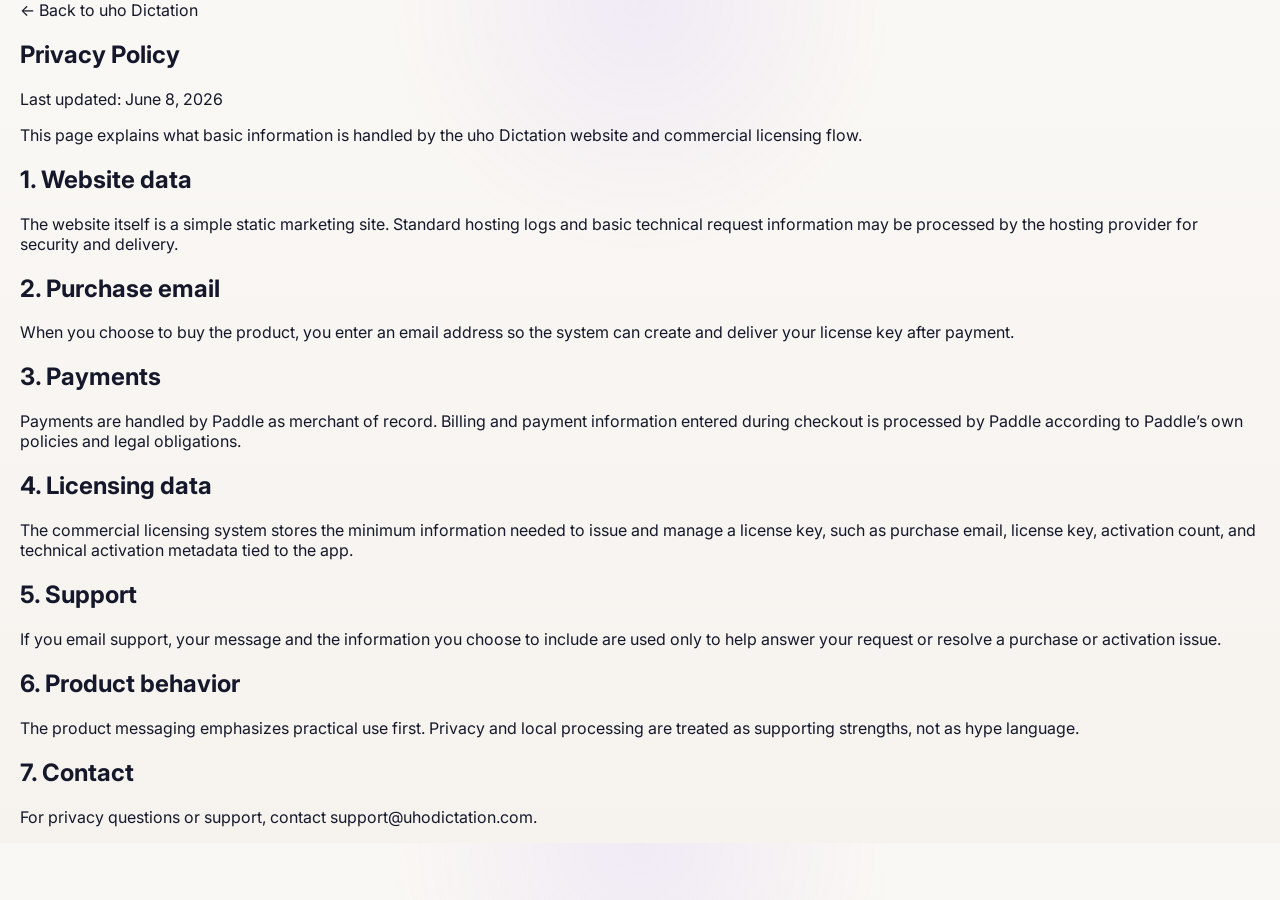
==== commit a3b64477: "Add visible support contact to landing page" ====
--- a/privacy.html
+++ b/privacy.html
@@ -44,6 +44,6 @@
       </div>
     </main>
 
-    <script src="./site.js"></script>
+    <script src="./site.js?v=20260610-contact"></script>
   </body>
 </html>
--- a/styles.css
+++ b/styles.css
@@ -49,6 +49,7 @@
 
 img {
   max-width: 100%;
+  height: auto;
   display: block;
 }
 
@@ -304,6 +305,7 @@
 
 .hero-ui-reference {
   width: 100%;
+  height: auto;
   display: block;
   border-radius: 24px;
   box-shadow: 0 30px 60px rgba(0, 0, 0, 0.28);
@@ -390,6 +392,7 @@
 
 .how-comic-image {
   width: 100%;
+  height: auto;
   display: block;
   border-radius: 26px;
   box-shadow: 0 22px 54px rgba(22, 30, 47, 0.1);
@@ -501,6 +504,56 @@
   width: min(100%, 360px);
 }
 
+.section-contact {
+  padding-top: 16px;
+}
+
+.contact-panel {
+  display: flex;
+  align-items: center;
+  justify-content: space-between;
+  gap: 28px;
+  padding: 28px 32px;
+  border-radius: 24px;
+  background: rgba(255, 255, 255, 0.86);
+  border: 1px solid rgba(19, 25, 39, 0.06);
+  box-shadow: var(--shadow-light);
+}
+
+.contact-kicker {
+  display: inline-block;
+  margin-bottom: 8px;
+  color: var(--brand-strong);
+  font-size: 14px;
+  font-weight: 800;
+}
+
+.contact-panel h2 {
+  margin: 0;
+  color: #1a1f34;
+  font-size: clamp(30px, 3vw, 42px);
+  line-height: 1.04;
+  letter-spacing: -0.04em;
+}
+
+.contact-panel p {
+  max-width: 620px;
+  margin: 10px 0 0;
+  color: var(--muted);
+  font-size: 17px;
+  line-height: 1.5;
+}
+
+.contact-email {
+  flex: 0 0 auto;
+  padding: 16px 20px;
+  border-radius: 16px;
+  background: rgba(123, 77, 255, 0.09);
+  color: var(--brand-strong);
+  font-size: 18px;
+  font-weight: 800;
+}
+
 .faq-grid {
   display: grid;
   grid-template-columns: repeat(2, minmax(0, 1fr));
@@ -669,6 +722,11 @@
     align-items: center;
   }
 
+  .contact-panel {
+    align-items: flex-start;
+    flex-direction: column;
+  }
+
   .hero-benefits-inline,
   .trust-grid {
     grid-template-columns: 1fr;
@@ -717,6 +775,17 @@
     font-size: 60px;
   }
 
+  .contact-panel {
+    padding: 24px;
+  }
+
+  .contact-email {
+    width: 100%;
+    font-size: 16px;
+    text-align: center;
+    overflow-wrap: anywhere;
+  }
+
   .modal-card {
     padding: 24px;
   }
